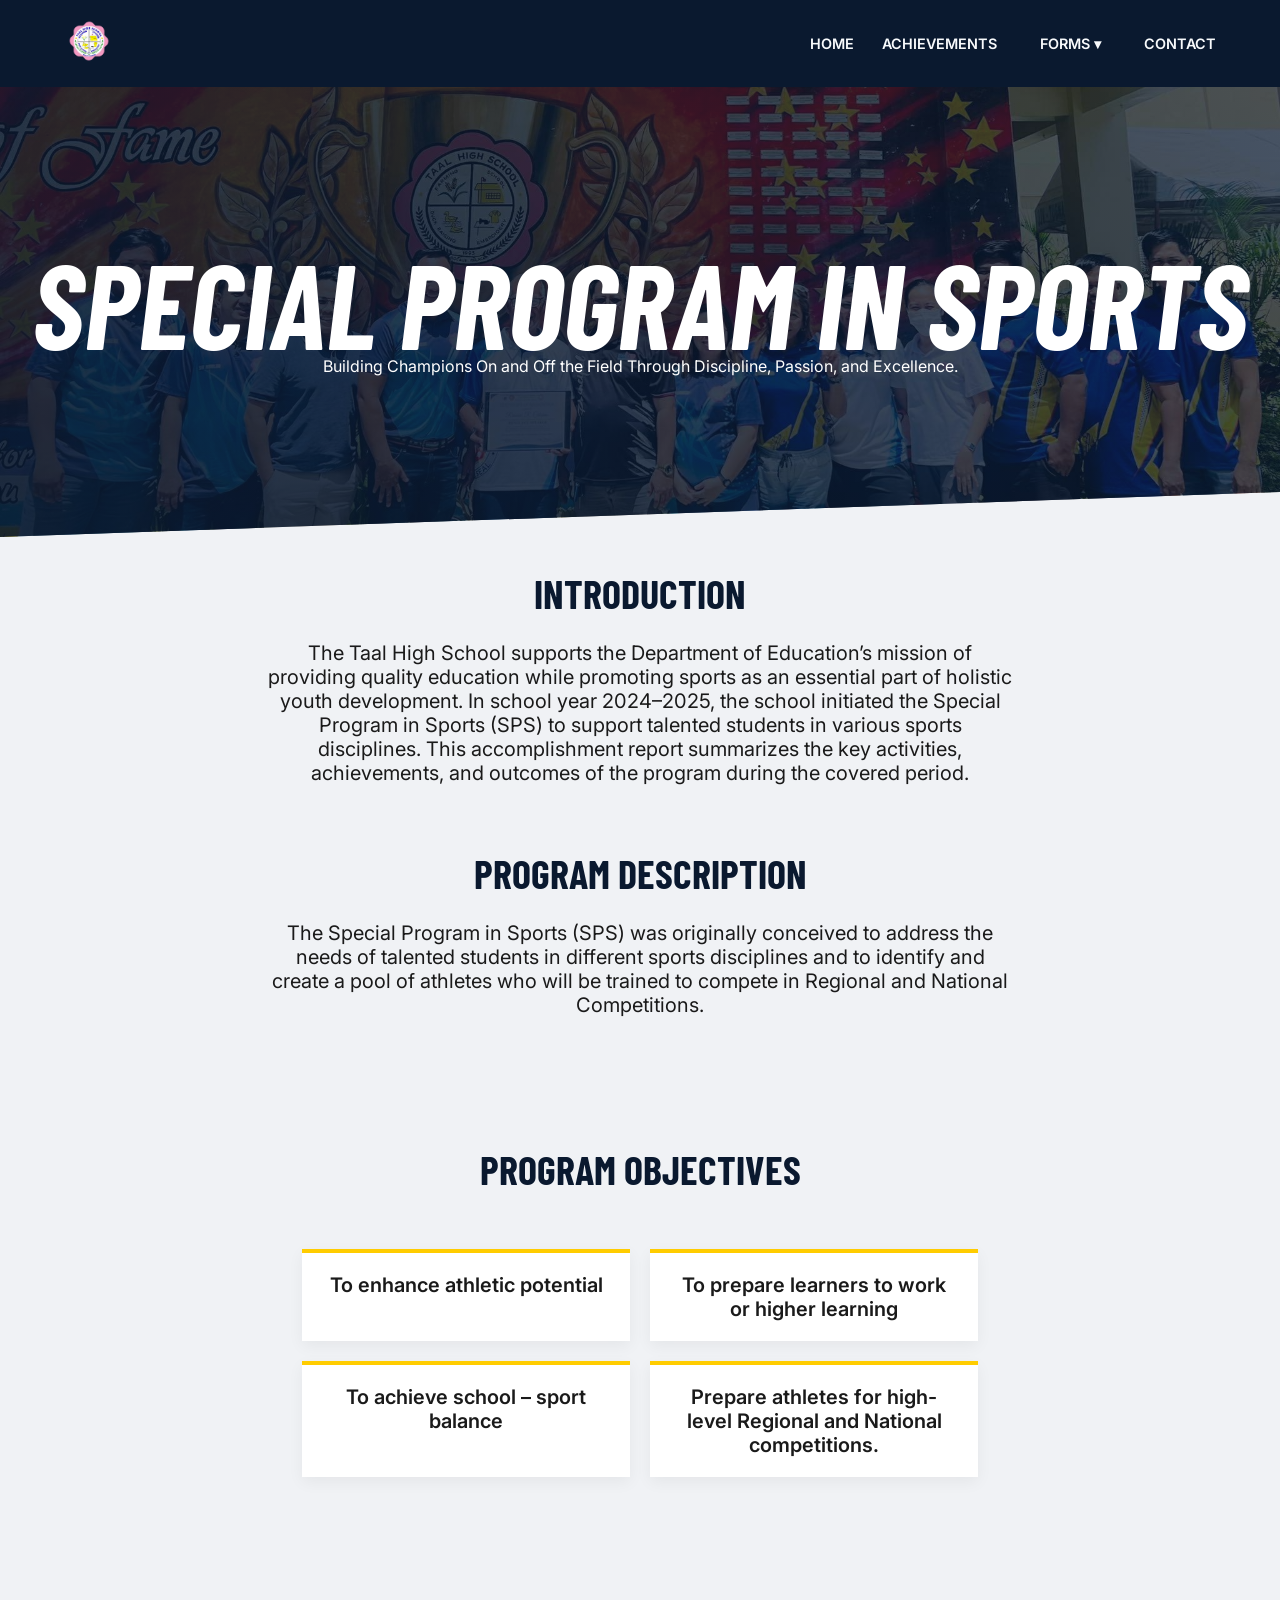
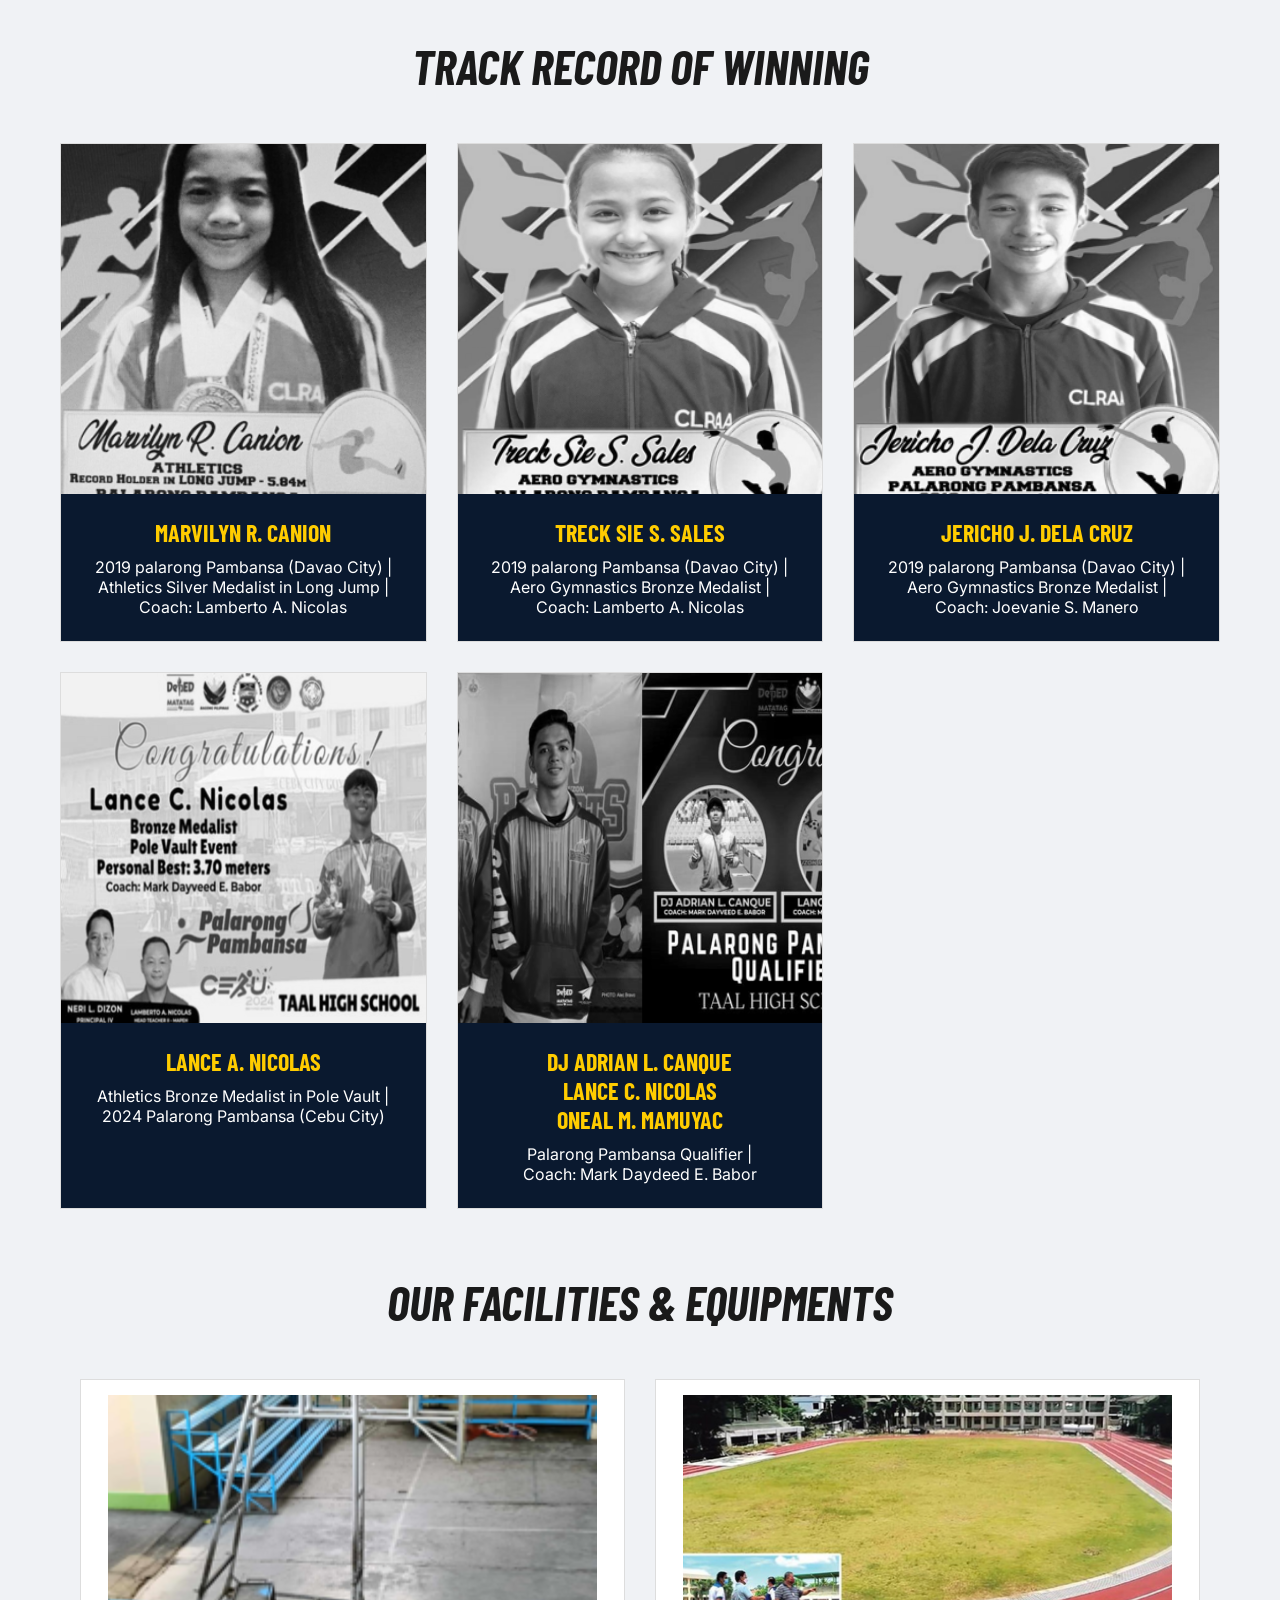
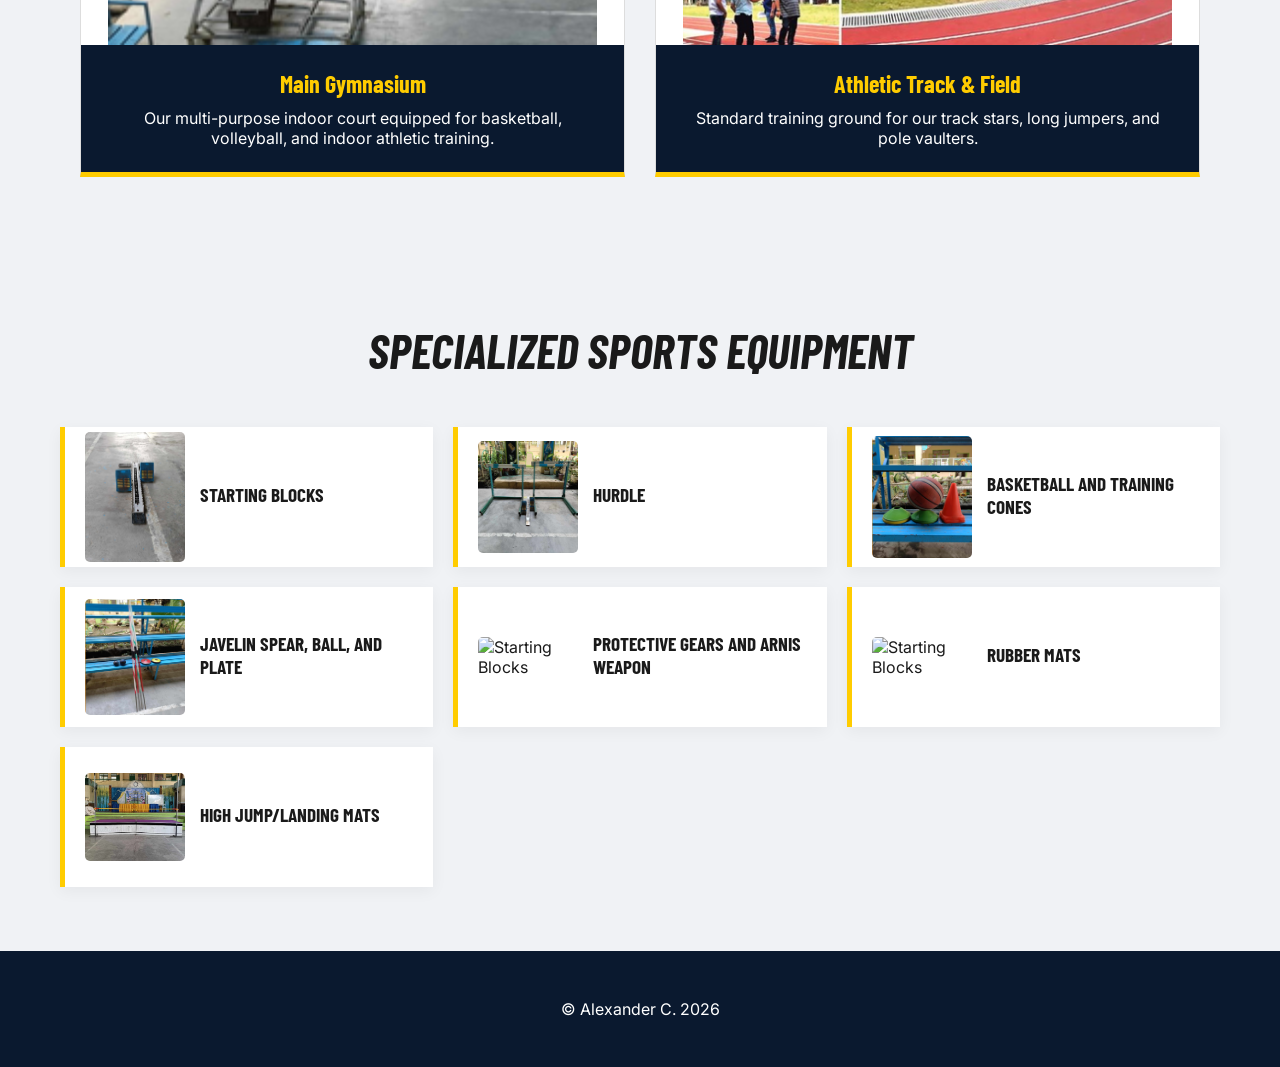
==== index.html @ a6af9319 "Add files via upload" ====
<!DOCTYPE html>
<html lang="en">

<head>
    <meta charset="UTF-8">
    <meta name="viewport" content="width=device-width, initial-scale=1.0">
    <link rel="stylesheet" href="style.css">
    <title>Taal SPS </title>

</head>

<body>

    <header class="navbar">
        <div class="logo">
            <img src="taal logo.png">
        </div>
        <nav class="nav-links">
            <a href="index.html">Home</a>
            <a href="programs.html">Achievements</a>
            <div class="dropdown">
                <a href="#" class="dropbtn">Forms ▾</a>
                <div class="dropdown-content">
                    <a href="CLMD-_-QAD-VALIDATED-M_E-Tool-for-SPS.pdf" target="_blank">CLMD-QAD-VALIDATED (PDF)</a>
                    <a href="DO_s2015_25 - SPS.pdf">DO_s2015_25 - SPS</a>
                </div>
            </div>
            <a href="#">Contact</a>
        </nav>
    </header>

    <section class="hero">
        <h1>Special Program in Sports</h1>
        <p>Building Champions On and Off the Field Through Discipline, Passion, and Excellence.</p>
    </section>

    <section class="hero1">
        <h1>Introduction</h1>
        <p>The Taal High School supports the Department of Education’s mission of providing quality education while
            promoting sports as an essential part of holistic youth development. In school year 2024–2025, the school
            initiated the Special Program in Sports (SPS) to support talented students in various sports disciplines.
            This accomplishment report summarizes the key activities, achievements, and outcomes of the program during
            the covered period.
        </p>
    </section>

    <section class="hero1">
        <h1>Program Description</h1>
        <p>The Special Program in Sports (SPS) was originally conceived to address the needs of talented students in
            different sports disciplines and to identify and create a pool of athletes who will be trained to compete in
            Regional and National Competitions.
        </p>
    </section>

    <section class="objectives">
        <div class="container">
            <h1>Program Objectives</h1>
            <ul class="obj-list">
                <li>To enhance athletic potential</li>
                <li>To prepare learners to work or higher learning</li>
                <li>To achieve school – sport balance</li>
                <li>Prepare athletes for high-level Regional and National competitions.</li>
            </ul>
        </div>
    </section>

    <main class="container">
        <h2 class="section-title">Track Record of Winning</h2>

        <div class="grid">
            <article class="card">
                <img src="Screenshot 2026-03-05 011047.png" alt="Landscape" class="card-image">
                <div class="card-content">
                    <h3>MARVILYN R. CANION</h3>
                    <p>2019 palarong Pambansa (Davao City) | <br> Athletics
                        Silver Medalist in Long Jump | Coach: Lamberto A. Nicolas
                    </p>
                </div>
            </article>

            <article class="card">
                <img src="Screenshot 2026-03-05 011420.png" alt="Tech" class="card-image">
                <div class="card-content">
                    <h3>TRECK SIE S. SALES</h3>
                    <p>2019 palarong Pambansa (Davao City) | <br> Aero Gymnastics Bronze Medalist | <br> Coach: Lamberto
                        A. Nicolas
                    </p>
                </div>
            </article>

            <article class="card">
                <img src="Screenshot 2026-03-05 012003.png" alt="Design" class="card-image">
                <div class="card-content">
                    <h3>JERICHO J. DELA CRUZ</h3>
                    <p>2019 palarong Pambansa (Davao City) | <br> Aero Gymnastics Bronze Medalist | <br> Coach: Joevanie
                        S. Manero</p>
                </div>
            </article>

            <article class="card">
                <img src="Screenshot 2026-03-05 012406.png" alt="City" class="card-image">
                <div class="card-content">
                    <h3>LANCE A. NICOLAS</h3>
                    <p>Athletics Bronze Medalist in Pole Vault | <br> 2024 Palarong Pambansa (Cebu City)</p>
                </div>
            </article>

            <article class="card">
                <img src="Screenshot 2026-03-05 012603.png" alt="City" class="card-image1">
                <div class="card-content">
                    <h3>DJ ADRIAN L. CANQUE <br> LANCE C. NICOLAS <br> ONEAL M. MAMUYAC</h3>
                    <p> Palarong Pambansa Qualifier | <br>
                        Coach: Mark Daydeed E. Babor
                    </p>
                </div>
            </article>
        </div>
        </div>
        </section>

        <section class="facilities-section">
            <div class="container">
                <h2 class="section-title">Our Facilities & Equipments</h2>
                <div class="grid">
                    <article class="card facility-card">
                        <img src="Screenshot 2026-03-05 133214.png" alt="School Gymnasium" class="card-image">
                        <div class="card-content">
                            <h3>Main Gymnasium</h3>
                            <p>Our multi-purpose indoor court equipped for basketball, volleyball, and indoor athletic
                                training.</p>
                        </div>
                    </article>
                    <div id="imageOverlay" class="image-overlay">
                        <span class="close-overlay">&times;</span>
                        <div class="overlay-content">
                            <h2 id="overlayTitle">Facility Gallery</h2>
                            <div id="extraImages" class="extra-images-grid">
                            </div>
                        </div>
                    </div>

                    <article class="card facility-card">
                        <img src="Screenshot 2026-03-05 110733.png" alt="Athletic Track" class="card-image">
                        <div class="card-content">
                            <h3>Athletic Track & Field</h3>
                            <p>Standard training ground for our track stars, long jumpers, and pole vaulters.</p>
                        </div>
                    </article>
                </div>
            </div>

            <h2 class="section-title" style="margin-top: 5rem;">Specialized Sports Equipment</h2>
            <div class="equipment-grid">
                <div class="equipment-card">
                    <div class="eq-icon-box">
                        <img src="e1.png" alt="Pole Vault">
                    </div>
                    <div class="eq-info">
                        <h4>Starting Blocks</h4>
                    </div>
                </div>

                <div class="equipment-card">
                    <div class="eq-icon-box">
                        <img src="e2.png" alt="Gymnastics Mats">
                    </div>
                    <div class="eq-info">
                        <h4>Hurdle</h4>
                    </div>
                </div>

                <div class="equipment-card">
                    <div class="eq-icon-box">
                        <img src="e3.png" alt="Starting Blocks">
                    </div>
                    <div class="eq-info">
                        <h4>Basketball and Training Cones</h4>
                    </div>
                </div>

                <div class="equipment-card">
                    <div class="eq-icon-box">
                        <img src="e4.png" alt="Starting Blocks">
                    </div>
                    <div class="eq-info">
                        <h4>Javelin Spear, Ball, and Plate </h4>
                    </div>
                </div>

                <div class="equipment-card">
                    <div class="eq-icon-box">
                        <img src="e5.png" alt="Starting Blocks">
                    </div>
                    <div class="eq-info">
                        <h4>Protective Gears and Arnis Weapon</h4>
                    </div>
                </div>

                <div class="equipment-card">
                    <div class="eq-icon-box">
                        <img src="e6.png" alt="Starting Blocks">
                    </div>
                    <div class="eq-info">
                        <h4>Rubber Mats</h4>
                    </div>
                </div>

                <div class="equipment-card">
                    <div class="eq-icon-box">
                        <img src="e7.png" alt="Starting Blocks">
                    </div>
                    <div class="eq-info">
                        <h4>High Jump/Landing Mats</h4>
                    </div>
                </div>
            </div>
    </main>
    <footer>
        <p>&copy; Alexander C. 2026</p>
    </footer>

    <script src="script.js"></script>
</body>

</html>
---- style.css ----
@import url('https://fonts.googleapis.com/css2?family=Barlow+Condensed:ital,wght@0,700;1,800&family=Inter:wght@400;600&display=swap');

:root {
    --primary: #0a192f;
    --accent: #ffcc00;
    --text-light: #f8fafc;
    --card-bg: #ffffff;
}

* {
    margin: 0;
    padding: 0;
    box-sizing: border-box;
}

body {
    font-family: 'Inter', sans-serif;
    background-color: #f0f2f5;
    color: #1a1a1a;
    overflow-x: hidden; /* Prevents side-scrolling */
}

/* --- Navbar --- */

.logo img{
    height: 50px;
    
}

.navbar {
    display: flex;
    justify-content: space-between;
    align-items: center;
    padding: 1rem 5%;
    background: var(--primary);
    position: sticky;
    top: 0;
    z-index: 1000;
}

/* --- Dropdown Container --- */
/* --- Dropdown Container --- */
.dropdown {
    position: relative;
    display: inline-block;
}

/* Style for the trigger link */
.dropbtn {
    text-decoration: none;
    color: var(--text-light);
    font-size: 0.9rem;
    font-weight: 600;
    text-transform: uppercase;
    cursor: pointer;
    transition: 0.3s;
    padding: 10px 15px; /* Added padding to make the hover target larger */
    display: block;
}

/* The actual menu */
.dropdown-content {
    display: none; 
    position: absolute;
    background-color: var(--primary);
    min-width: 220px;
    box-shadow: 0px 8px 16px rgba(0,0,0,0.3);
    z-index: 1001;
    border-top: 3px solid var(--accent);
    
    /* THE FIX: The "Invisible Bridge" */
    /* This margin-top and padding-top combo ensures the mouse 
       never leaves a hovered element while moving down. */
    top: 100%; 
    left: 0;
    padding-top: 10px; 
}

/* We put the background color on a wrapper or the links 
   to keep the padding-top invisible but functional */
.dropdown-content a {
    background-color: var(--primary); 
    color: white;
    padding: 12px 16px;
    text-decoration: none;
    display: block;
    font-size: 0.85rem;
    border-bottom: 1px solid rgba(255,255,255,0.1);
    transition: 0.2s;
}

/* Show the menu when hovering the ENTIRE container */
.dropdown:hover .dropdown-content {
    display: block;
}

/* Change color on hover */
.dropdown-content a:hover {
    background-color: #1a2a44;
    color: var(--accent);
    padding-left: 20px; /* Subtle slide effect */
}

/* Optional: Keep the main button highlighted while menu is open */
.dropdown:hover .dropbtn {
    color: var(--accent);
}

.logo {
    color: var(--accent);
    font-family: 'Barlow Condensed', sans-serif;
    font-weight: 800;
    font-size: 1.5rem;
    text-transform: uppercase;
    letter-spacing: 1px;
}

.nav-links a {
    text-decoration: none;
    color: var(--text-light);
    margin-left: 1.5rem;
    font-size: 0.9rem;
    font-weight: 600;
    text-transform: uppercase;
    transition: 0.3s;
}

.nav-links a:hover {
    color: var(--accent);
}

/* --- Hero Section --- */
.hero {
    background: linear-gradient(45deg, rgba(10, 25, 47, 0.9), rgba(10, 25, 47, 0.7)),
        url(bg.jpg);
    background-size: cover;
    background-position: center;
    height: 50vh;
    display: flex;
    flex-direction: column;
    justify-content: center;
    align-items: center;
    text-align: center;
    color: white;
    clip-path: polygon(0 0, 100% 0, 100% 90%, 0 100%);
    padding: 0 20px;
}

.hero h1 {
    font-family: 'Barlow Condensed', sans-serif;
    font-size: clamp(7.5rem, 8vw, 5rem);
    text-transform: uppercase;
    font-style: italic;
    line-height: 0.9;
}

/* --- Content Sections --- */
.hero1, .objectives {
    padding: 2rem 10%;
    text-align: center;
    font-size: 20px;
    max-width: 1000px;
    margin: 0 auto; /* Centers the text blocks */
}

.hero1 h1, .objectives h1 {
    font-family: 'Barlow Condensed', sans-serif;
    font-size: 2.5rem;
    text-transform: uppercase;
    margin-bottom: 1.5rem;
    color: var(--primary);
}

.obj-list {
    list-style: none;
    display: grid;
    grid-template-columns: repeat(auto-fit, minmax(250px, 1fr));
    gap: 20px;
    margin-top: 2rem;
}

.obj-list li {
    background: white;
    padding: 20px;
    border-top: 4px solid var(--accent);
    box-shadow: 0 5px 15px rgba(0, 0, 0, 0.05);
    font-weight: 600;
}

/* --- Centered Grid Container --- */
.container {
    max-width: 1200px;
    margin: 0 auto;
    padding: 4rem 20px;
    display: flex;
    flex-direction: column;
    align-items: center; /* Centers the Section Title */
}

.section-title {
    font-family: 'Barlow Condensed', sans-serif;
    font-size: 3rem;
    text-transform: uppercase;
    font-style: italic;
    margin-bottom: 3rem;
    text-align: center;
}

.grid {
    display: grid;
    /* auto-fit + justify-content centers cards if there are only 1 or 2 */
    grid-template-columns: repeat(auto-fit, minmax(300px, 1fr));
    gap: 30px;
    width: 100%;
    justify-content: center; 
}

/* --- Main Card Styling --- */
.card {
    background: white;
    border-radius: 0px;
    overflow: hidden;
    transition: 0.4s cubic-bezier(0.175, 0.885, 0.32, 1.275);
    border: 1px solid #ddd;
    display: flex;
    flex-direction: column;
    align-items: center; /* Centers content inside the card */
    text-align: center;
}

.card:hover {
    transform: translateY(-10px);
    box-shadow: 0 20px 40px rgba(0, 0, 0, 0.1);
}

.card-image, .card-image1 {
    width: 100%;
    height: 350px;
    object-fit: cover;
    filter: grayscale(100%);
    transition: 0.5s;
}

.card:hover .card-image, .card:hover .card-image1 {
    filter: grayscale(0%);
}

.card-content {
    padding: 1.5rem;
    background: var(--primary);
    color: white;
    width: 100%; /* Fixed from 206% */
    flex-grow: 1;
}

.card-content h3 {
    font-family: 'Barlow Condensed', sans-serif;
    font-size: 1.5rem;
    color: var(--accent);
    margin-bottom: 10px;
}

/* --- Facility Card Fixes --- */
.facility-card {
    border-bottom: 5px solid var(--accent);
}

.facility-card .card-image {
    filter: none;
    height: 250px;
    width: 90%; /* Centers image with space on sides */
    max-width: 90%;
    
    margin-top: 15px;
}

/* --- SPS Activities Section Design --- */
.activity-gallery {
    display: grid;
    /* This creates 3 equal columns on desktop */
    grid-template-columns: repeat(3, 1fr); 
    gap: 25px;
    margin-top: 3rem;
    width: 500%;
    max-width: 1200px; /* Limits the row width */
}

.activity-item {
    background: #ffffff;
    padding: 12px;
    box-shadow: 0 8px 20px rgba(0, 0, 0, 0.1);
    border: 1px solid #eee;
    transition: all 0.3s ease;
    display: flex;
    flex-direction: column;
}

.activity-item img {
    width: 100%;
    aspect-ratio: 4 / 3; /* Forces all images to be the same height/size */
    object-fit: cover;   /* Crops images to fill the box without stretching */
    border-bottom: 3px solid var(--accent);
}

.activity-label {
    padding: 15px 5px;
    font-family: 'Barlow Condensed', sans-serif;
    font-size: 1rem;
    font-weight: 700;
    text-transform: uppercase;
    color: var(--primary);
    text-align: center;
    flex-grow: 1; /* Ensures labels line up even if text length varies */
}

/* */
.activity-gallery1 {
    display: grid;
    /* This creates 3 equal columns on desktop */
    grid-template-columns: repeat(2, 1fr); 
    gap: 25px;
    margin-top: 3rem;
    width: 500%;
    max-width: 1200px; /* Limits the row width */
}

.activity-item1 {
    background: #ffffff;
    padding: 12px;
    box-shadow: 0 8px 20px rgba(0, 0, 0, 0.1);
    border: 1px solid #eee;
    transition: all 0.3s ease;
    display: flex;
    flex-direction: column;
}
.activity-item2 {
    background: #ffffff;
    padding: 12px;
    box-shadow: 0 8px 20px rgba(0, 0, 0, 0.1);
    border: 1px solid #eee;
    transition: all 0.3s ease;
    display: flex;
    flex-direction: column;
}

.activity-item1 img {
    width: 100%;
    aspect-ratio: 4 / 3; /* Forces all images to be the same height/size */
    object-fit: cover;   /* Crops images to fill the box without stretching */
    border-bottom: 3px solid var(--accent);
}

.activity-label1 {
    padding: 15px 5px;
    font-family: 'Barlow Condensed', sans-serif;
    font-size: 1rem;
    font-weight: 700;
    text-transform: uppercase;
    color: var(--primary);
    text-align: center;
    flex-grow: 1; /* Ensures labels line up even if text length varies */
}













/* --- Responsiveness: Stack on Mobile --- */
@media (max-width: 992px) {
    .activity-gallery {
        grid-template-columns: repeat(2, 1fr); /* 2 columns for tablets */
    }
}

@media (max-width: 600px) {
    .activity-gallery {
        grid-template-columns: 1fr; /* 1 column for phones */
    }
}





/* --- Buttons --- */
.btn {
    display: inline-block;
    margin-top: 15px;
    padding: 10px 20px;
    background: var(--accent);
    color: var(--primary);
    text-decoration: none;
    font-weight: 800;
    text-transform: uppercase;
    font-style: italic;
    transition: 0.3s;
}

/* --- Equipment Section Design --- */
.equipment-grid {
    display: grid;
    grid-template-columns: repeat(3, minmax(300px, 1fr));
    gap: 20px;
    width: 100%;
}

.equipment-card {
    background: white;
    border-left: 5px solid var(--accent); /* Gold accent on the left */
    display: flex;
    align-items: center;
    padding: 20px;
    box-shadow: 0 4px 15px rgba(0,0,0,0.05);
    transition: 0.3s;
}

.equipment-card:hover {
    transform: translateX(10px); /* Slides slightly right on hover */
    background: var(--primary);
    color: white;
}

.eq-icon-box {
    width: 100px;
    height: 100px;
    border-radius: 8px;
    display: flex;
    justify-content: center;
    align-items: center;
    margin-right: 15px;
    flex-shrink: 0;
}

.eq-icon-box img {
    width: 100%;
    height: 10  0%;
    border-radius: 5px;
    
}

.eq-info h4 {
    font-family: 'Barlow Condensed', sans-serif;
    text-transform: uppercase;
    font-size: 1.2rem;
    margin-bottom: 5px;
}

.equipment-card:hover .eq-info h4 {
    color: var(--accent);
}

.eq-info p {
    font-size: 0.85rem;
    line-height: 1.4;
}

.btn:hover {
    background: white;
    letter-spacing: 1px;
}




/* Overlay Background */
.image-overlay {
    display: none; /* Hidden by default */
    position: fixed;
    z-index: 2000;
    top: 0;
    left: 0;
    width: 100%;
    height: 100%;
    background-color: rgba(0, 0, 0, 0.9);
    backdrop-filter: blur(10px);
    justify-content: center;
    align-items: center;
}

/* Content Container */
.overlay-content {
    width: 90%;
    max-width: 1000px;
    text-align: center;
}

.overlay-content h2 {
    margin-bottom: 2rem;
    color: white;
    font-family: 'Orbitron', sans-serif;
}

/* Grid for "More Pictures" */
.extra-images-grid {
    display: grid;
    grid-template-columns: repeat(auto-fit, minmax(250px, 1fr));
    gap: 15px;
}

.extra-images-grid img {
    width: 100%;
    border-radius: 8px;
    border: 2px solid rgba(255, 215, 0, 0.3);
    transition: 0.3s;
}

.extra-images-grid img:hover {
    transform: scale(1.05);
    border-color: var(--primary);
}

/* Close Button */
.close-overlay {
    position: absolute;
    top: 30px;
    right: 50px;
    color: white;
    font-size: 50px;
    cursor: pointer;
    transition: 0.3s;
}

.close-overlay:hover {
    color: var(--primary);
}

/* Make facility cards look clickable */
.facility-card img {
    cursor: pointer;
}










/* --- Footer --- */
footer {
    background: var(--primary);
    color: white;
    padding: 3rem;
    text-align: center;
}

/* Mobile Adjustments */
@media (max-width: 768px) {
    .nav-links { display: none; } /* Consider adding a hamburger menu later */
    .hero h1 { font-size: 2.5rem; }
    .section-title { font-size: 2rem; }
}
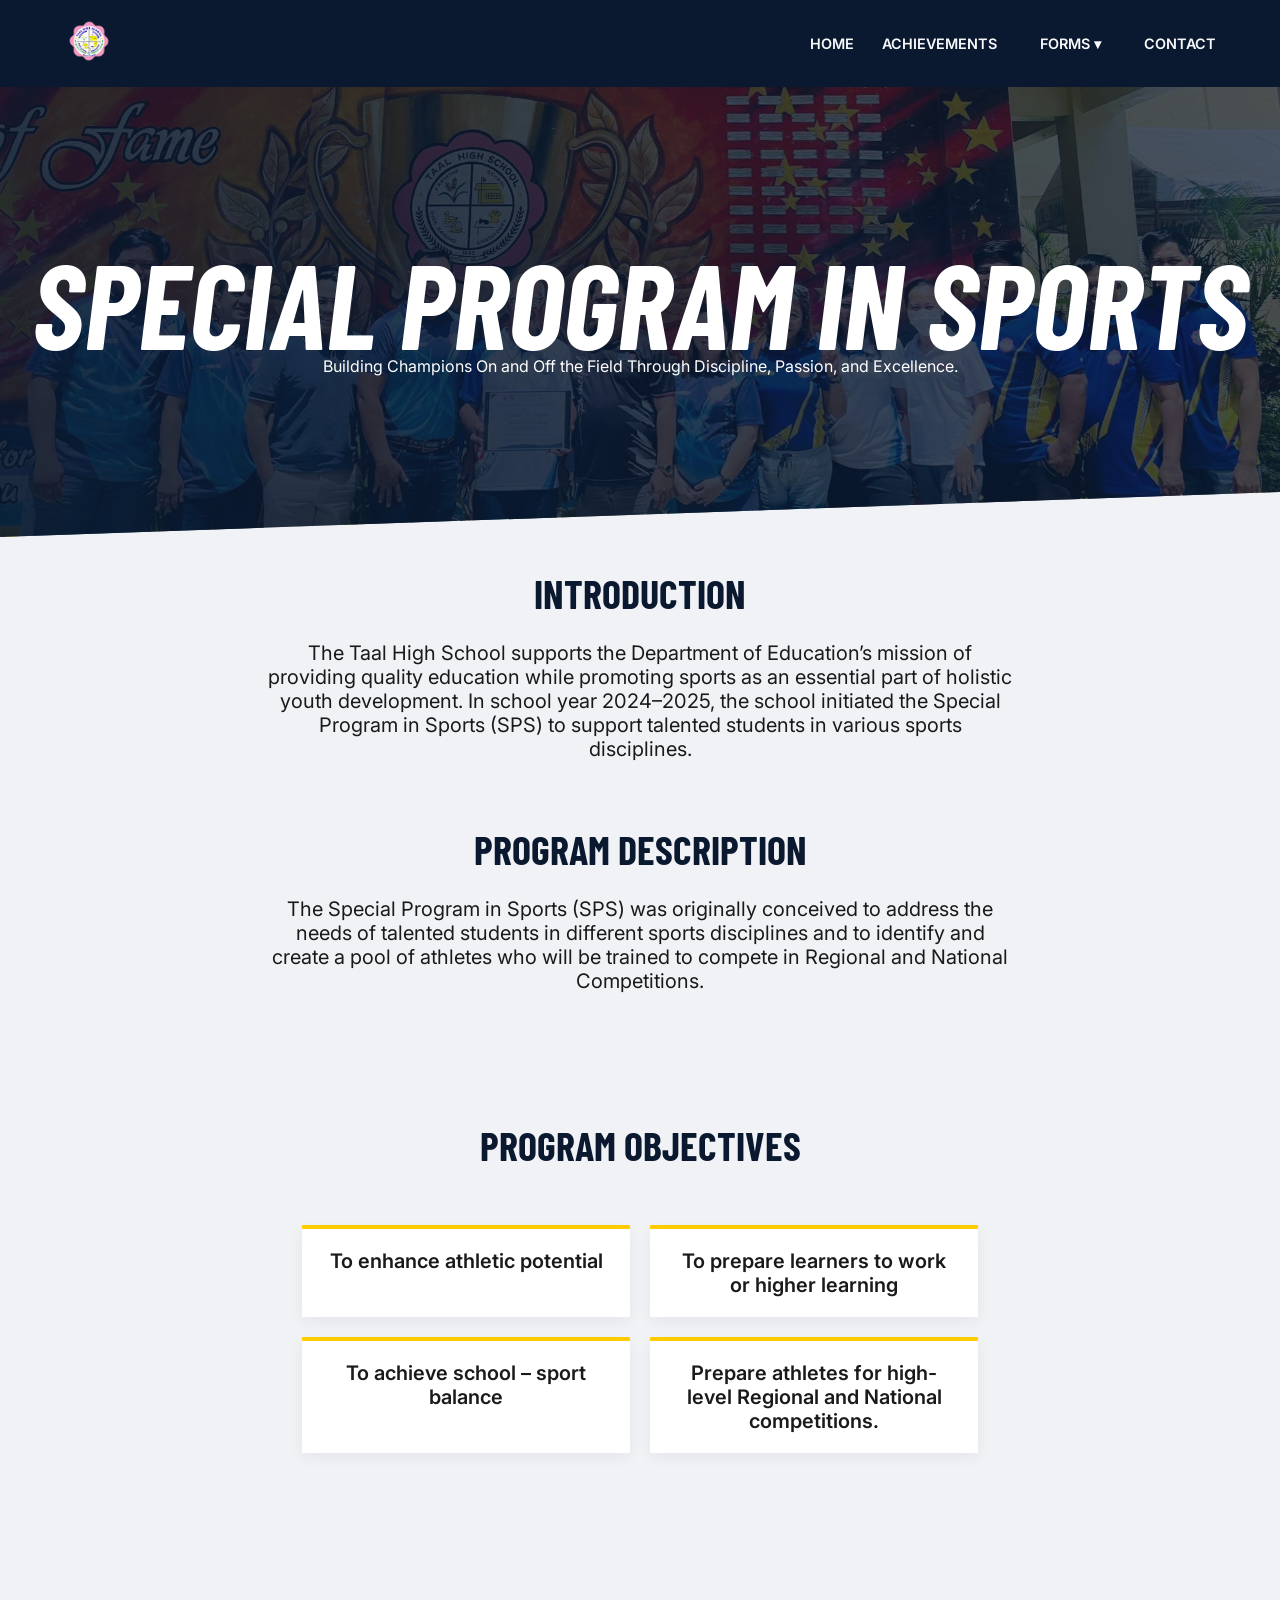
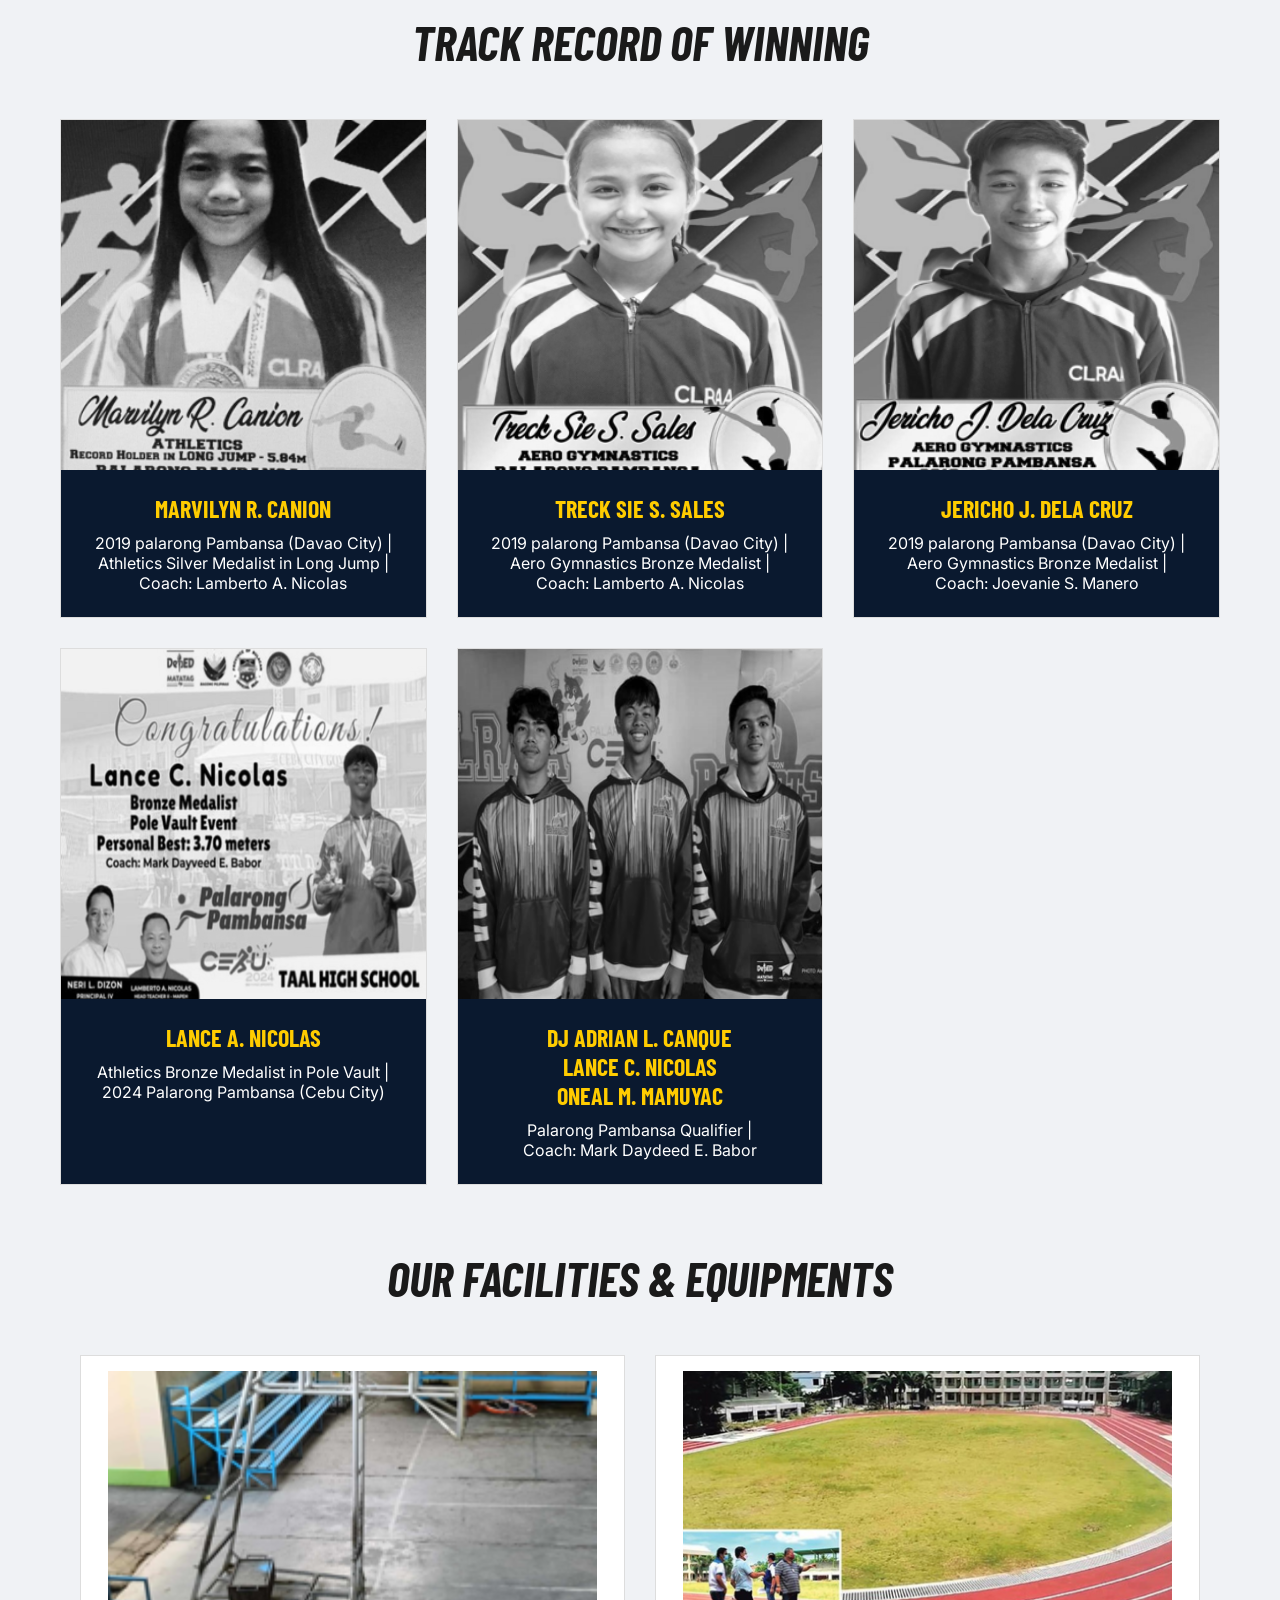
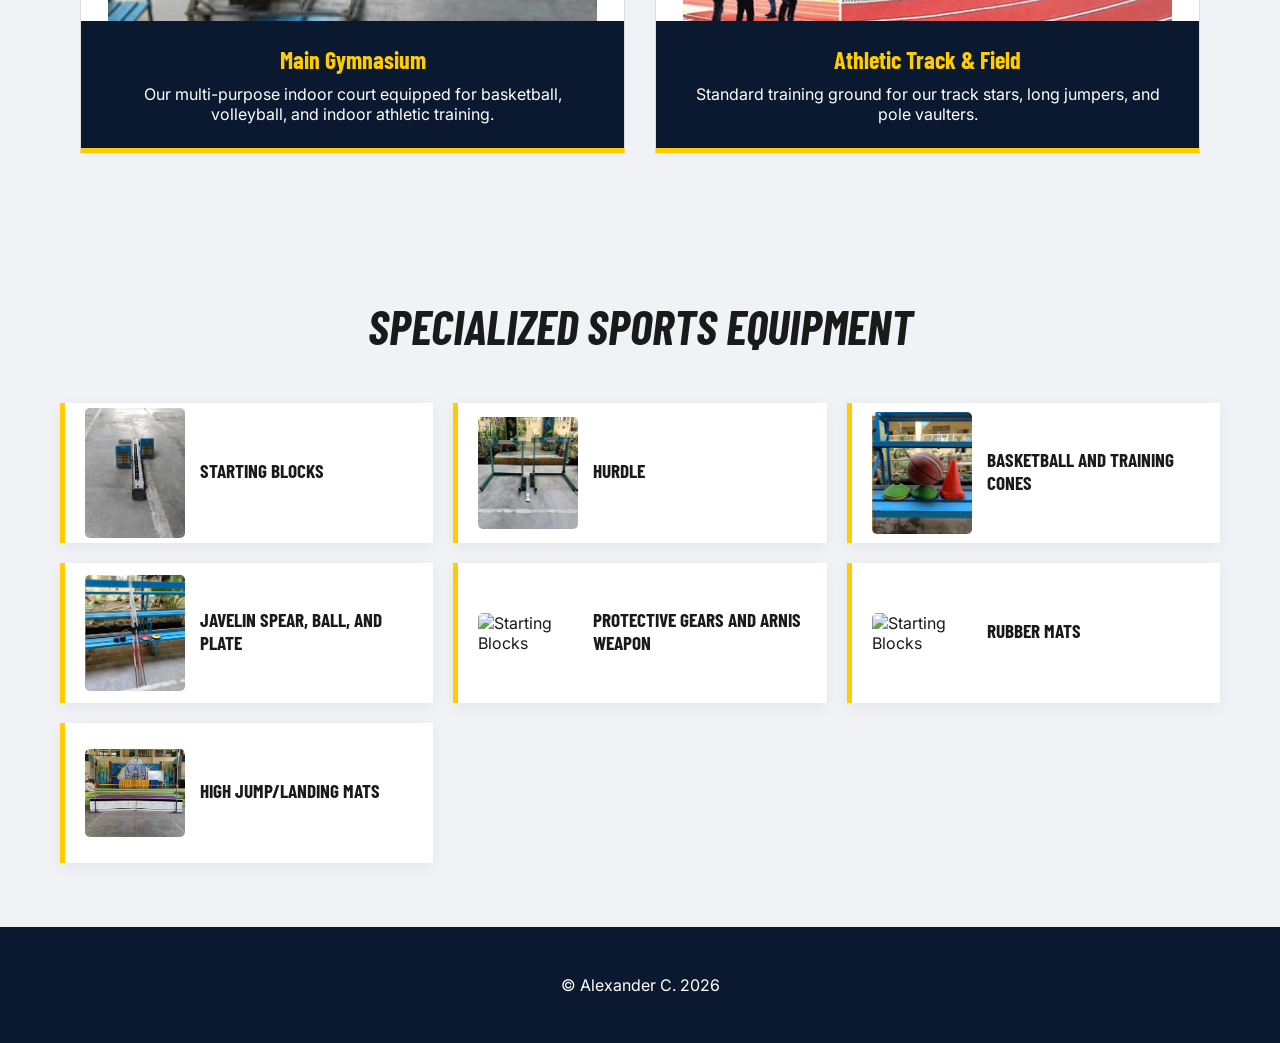
==== commit d68c6524: "Update index.html" ====
--- a/index.html
+++ b/index.html
@@ -39,8 +39,6 @@
         <p>The Taal High School supports the Department of Education’s mission of providing quality education while
             promoting sports as an essential part of holistic youth development. In school year 2024–2025, the school
             initiated the Special Program in Sports (SPS) to support talented students in various sports disciplines.
-            This accomplishment report summarizes the key activities, achievements, and outcomes of the program during
-            the covered period.
         </p>
     </section>
 
@@ -222,4 +220,5 @@
     <script src="script.js"></script>
 </body>
 
-</html>+
+</html>
